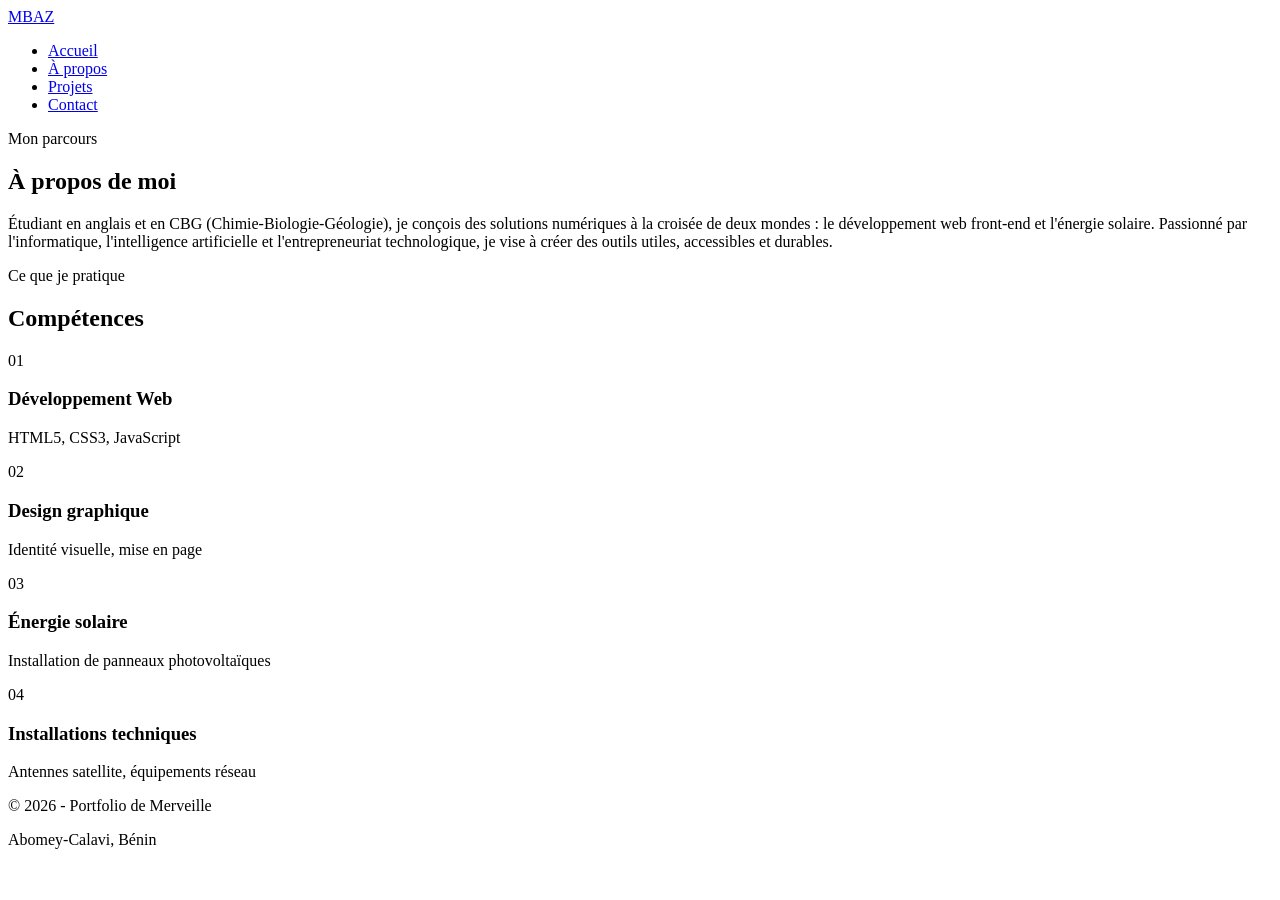
==== about.html @ dcad0ba0 "Add files via upload" ====
<!DOCTYPE html>
<html lang="fr">
<head>
    <meta charset="UTF-8">
    <meta name="viewport" content="width=device-width, initial-scale=1.0">
    <title>À propos - Portfolio de Merveille</title>
    <link rel="stylesheet" href="../CSS/style.css">
</head>
<body>
    <header class="site-header">
        <nav class="navigation" aria-label="Navigation principale">
            <a class="logo" href="index.html">MBAZ</a>
            <ul class="nav-links">
                <li><a href="index.html">Accueil</a></li>
                <li><a class="active" href="about.html" aria-current="page">À propos</a></li>
                <li><a href="projects.html">Projets</a></li>
                <li><a href="contact.html">Contact</a></li>
            </ul>
        </nav>
    </header>

    <main class="about-page">
        <section class="about" aria-labelledby="about-title">
            <p class="eyebrow">Mon parcours</p>
            <h1 id="about-title">À propos de moi</h1>
            <p class="about-intro">
                Étudiant en anglais et en CBG (Chimie-Biologie-Géologie), je conçois des
                solutions numériques à la croisée de deux mondes : le développement web
                front-end et l'énergie solaire. Passionné par l'informatique,
                l'intelligence artificielle et l'entrepreneuriat technologique, je vise à
                créer des outils utiles, accessibles et durables.
            </p>
        </section>

        <section class="skills" aria-labelledby="skills-title">
            <div class="section-heading">
                <p class="eyebrow">Ce que je pratique</p>
                <h2 id="skills-title">Compétences</h2>
            </div>
            <div class="skills-grid">
                <article class="skill-card">
                    <span class="skill-number">01</span>
                    <h3>Développement Web</h3>
                    <p>HTML5, CSS3, JavaScript</p>
                </article>
                <article class="skill-card">
                    <span class="skill-number">02</span>
                    <h3>Design graphique</h3>
                    <p>Identité visuelle, mise en page</p>
                </article>
                <article class="skill-card">
                    <span class="skill-number">03</span>
                    <h3>Énergie solaire</h3>
                    <p>Installation de panneaux photovoltaïques</p>
                </article>
                <article class="skill-card">
                    <span class="skill-number">04</span>
                    <h3>Installations techniques</h3>
                    <p>Antennes satellite, équipements réseau</p>
                </article>
            </div>
        </section>
    </main>

    <footer class="site-footer">
        <p>© 2026 - Portfolio de Merveille</p>
        <p>Abomey-Calavi, Bénin</p>
    </footer>
</body>
</html>
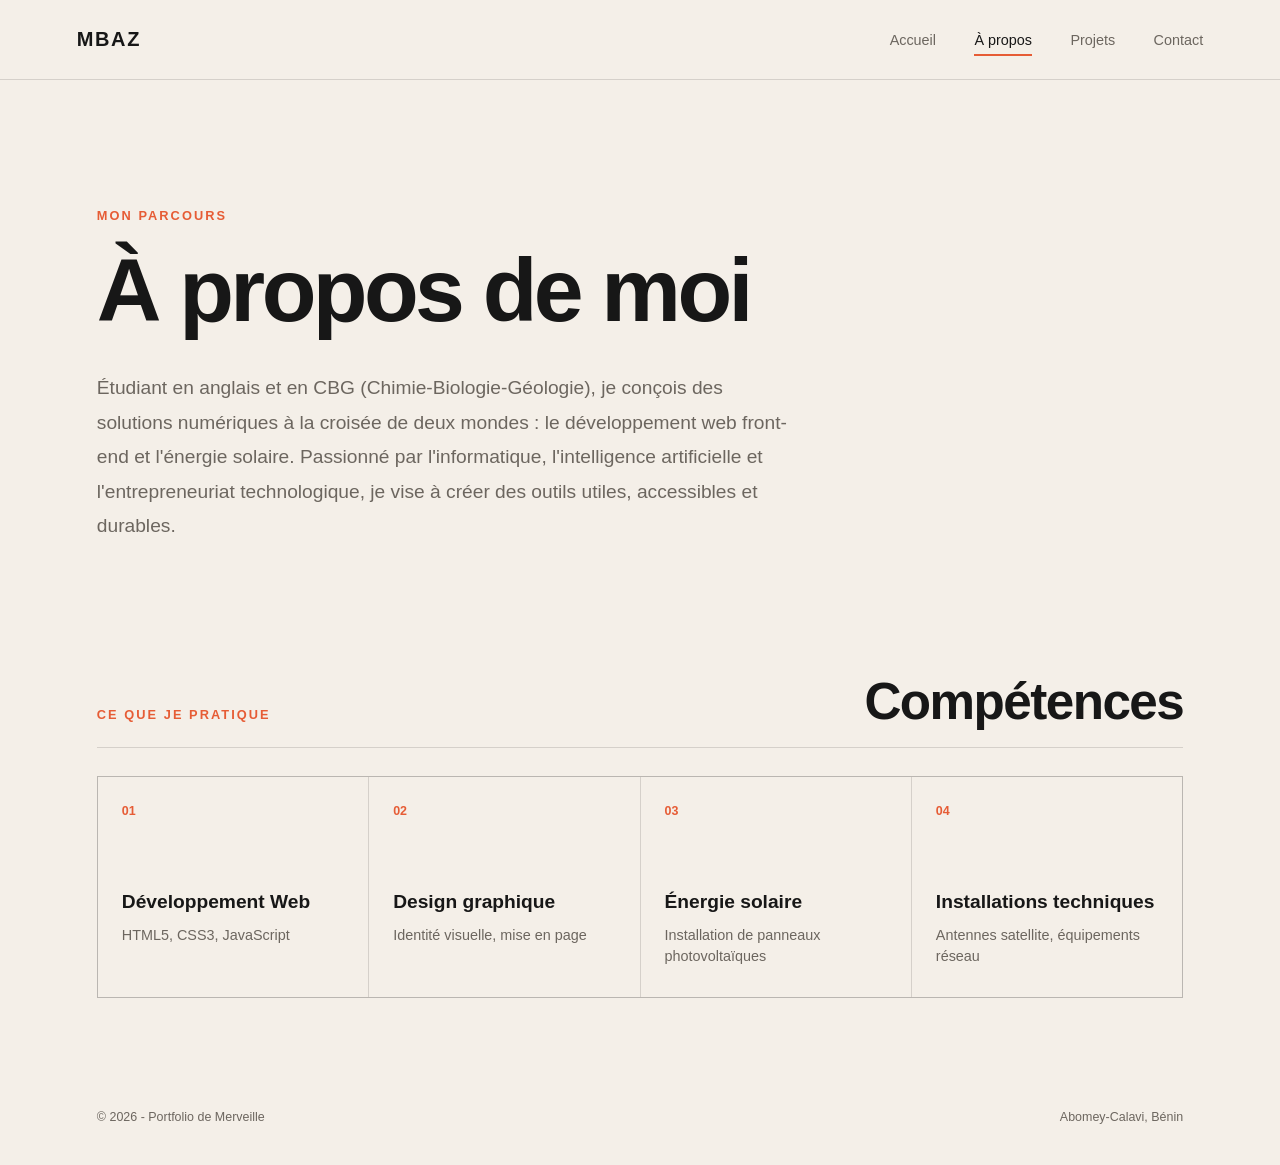
==== commit d80c9adc: "Fix broken asset paths and improve form validation robustness in the portfolio site." ====
--- a/about.html
+++ b/about.html
@@ -1,70 +1,70 @@
-<!DOCTYPE html>
-<html lang="fr">
-<head>
-    <meta charset="UTF-8">
-    <meta name="viewport" content="width=device-width, initial-scale=1.0">
-    <title>À propos - Portfolio de Merveille</title>
-    <link rel="stylesheet" href="../CSS/style.css">
-</head>
-<body>
-    <header class="site-header">
-        <nav class="navigation" aria-label="Navigation principale">
-            <a class="logo" href="index.html">MBAZ</a>
-            <ul class="nav-links">
-                <li><a href="index.html">Accueil</a></li>
-                <li><a class="active" href="about.html" aria-current="page">À propos</a></li>
-                <li><a href="projects.html">Projets</a></li>
-                <li><a href="contact.html">Contact</a></li>
-            </ul>
-        </nav>
-    </header>
-
-    <main class="about-page">
-        <section class="about" aria-labelledby="about-title">
-            <p class="eyebrow">Mon parcours</p>
-            <h1 id="about-title">À propos de moi</h1>
-            <p class="about-intro">
-                Étudiant en anglais et en CBG (Chimie-Biologie-Géologie), je conçois des
-                solutions numériques à la croisée de deux mondes : le développement web
-                front-end et l'énergie solaire. Passionné par l'informatique,
-                l'intelligence artificielle et l'entrepreneuriat technologique, je vise à
-                créer des outils utiles, accessibles et durables.
-            </p>
-        </section>
-
-        <section class="skills" aria-labelledby="skills-title">
-            <div class="section-heading">
-                <p class="eyebrow">Ce que je pratique</p>
-                <h2 id="skills-title">Compétences</h2>
-            </div>
-            <div class="skills-grid">
-                <article class="skill-card">
-                    <span class="skill-number">01</span>
-                    <h3>Développement Web</h3>
-                    <p>HTML5, CSS3, JavaScript</p>
-                </article>
-                <article class="skill-card">
-                    <span class="skill-number">02</span>
-                    <h3>Design graphique</h3>
-                    <p>Identité visuelle, mise en page</p>
-                </article>
-                <article class="skill-card">
-                    <span class="skill-number">03</span>
-                    <h3>Énergie solaire</h3>
-                    <p>Installation de panneaux photovoltaïques</p>
-                </article>
-                <article class="skill-card">
-                    <span class="skill-number">04</span>
-                    <h3>Installations techniques</h3>
-                    <p>Antennes satellite, équipements réseau</p>
-                </article>
-            </div>
-        </section>
-    </main>
-
-    <footer class="site-footer">
-        <p>© 2026 - Portfolio de Merveille</p>
-        <p>Abomey-Calavi, Bénin</p>
-    </footer>
-</body>
-</html>+<!DOCTYPE html>
+<html lang="fr">
+<head>
+    <meta charset="UTF-8">
+    <meta name="viewport" content="width=device-width, initial-scale=1.0">
+    <title>À propos - Portfolio de Merveille</title>
+    <link rel="stylesheet" href="style.css">
+</head>
+<body>
+    <header class="site-header">
+        <nav class="navigation" aria-label="Navigation principale">
+            <a class="logo" href="index.html">MBAZ</a>
+            <ul class="nav-links">
+                <li><a href="index.html">Accueil</a></li>
+                <li><a class="active" href="about.html" aria-current="page">À propos</a></li>
+                <li><a href="projects.html">Projets</a></li>
+                <li><a href="contact.html">Contact</a></li>
+            </ul>
+        </nav>
+    </header>
+
+    <main class="about-page">
+        <section class="about" aria-labelledby="about-title">
+            <p class="eyebrow">Mon parcours</p>
+            <h1 id="about-title">À propos de moi</h1>
+            <p class="about-intro">
+                Étudiant en anglais et en CBG (Chimie-Biologie-Géologie), je conçois des
+                solutions numériques à la croisée de deux mondes : le développement web
+                front-end et l'énergie solaire. Passionné par l'informatique,
+                l'intelligence artificielle et l'entrepreneuriat technologique, je vise à
+                créer des outils utiles, accessibles et durables.
+            </p>
+        </section>
+
+        <section class="skills" aria-labelledby="skills-title">
+            <div class="section-heading">
+                <p class="eyebrow">Ce que je pratique</p>
+                <h2 id="skills-title">Compétences</h2>
+            </div>
+            <div class="skills-grid">
+                <article class="skill-card">
+                    <span class="skill-number">01</span>
+                    <h3>Développement Web</h3>
+                    <p>HTML5, CSS3, JavaScript</p>
+                </article>
+                <article class="skill-card">
+                    <span class="skill-number">02</span>
+                    <h3>Design graphique</h3>
+                    <p>Identité visuelle, mise en page</p>
+                </article>
+                <article class="skill-card">
+                    <span class="skill-number">03</span>
+                    <h3>Énergie solaire</h3>
+                    <p>Installation de panneaux photovoltaïques</p>
+                </article>
+                <article class="skill-card">
+                    <span class="skill-number">04</span>
+                    <h3>Installations techniques</h3>
+                    <p>Antennes satellite, équipements réseau</p>
+                </article>
+            </div>
+        </section>
+    </main>
+
+    <footer class="site-footer">
+        <p>© 2026 - Portfolio de Merveille</p>
+        <p>Abomey-Calavi, Bénin</p>
+    </footer>
+</body>
+</html>
--- a/style.css
+++ b/style.css
@@ -0,0 +1,511 @@
+@import url('https://fonts.googleapis.com/css2?family=DM+Sans:wght@400;500;700&family=Space+Grotesk:wght@500;600;700&display=swap');
+
+:root {
+    --ink: #171717;
+    --muted: #6c665f;
+    --paper: #f4efe8;
+    --accent: #e65c35;
+    --line: rgba(23, 23, 23, 0.14);
+}
+
+* {
+    box-sizing: border-box;
+}
+
+body {
+    min-width: 320px;
+    margin: 0;
+    color: var(--ink);
+    background: var(--paper);
+    font-family: 'DM Sans', sans-serif;
+}
+
+.site-header {
+    padding: 28px clamp(24px, 6vw, 96px);
+    border-bottom: 1px solid var(--line);
+}
+
+.navigation {
+    display: flex;
+    align-items: center;
+    justify-content: space-between;
+    max-width: 1240px;
+    margin: 0 auto;
+}
+
+.logo {
+    color: var(--ink);
+    font-family: 'Space Grotesk', sans-serif;
+    font-size: 1.25rem;
+    font-weight: 700;
+    letter-spacing: 0.08em;
+    text-decoration: none;
+}
+
+.nav-links {
+    display: flex;
+    gap: clamp(18px, 3vw, 42px);
+    margin: 0;
+    padding: 0;
+    list-style: none;
+}
+
+.nav-links a {
+    position: relative;
+    color: var(--muted);
+    font-size: 0.9rem;
+    text-decoration: none;
+}
+
+.nav-links a:hover,
+.nav-links a.active {
+    color: var(--ink);
+}
+
+.nav-links a.active::after {
+    position: absolute;
+    right: 0;
+    bottom: -8px;
+    left: 0;
+    height: 2px;
+    background: var(--accent);
+    content: '';
+}
+
+.hero {
+    display: grid;
+    grid-template-columns: minmax(0, 1fr) minmax(280px, 430px);
+    align-items: center;
+    gap: clamp(48px, 10vw, 150px);
+    max-width: 1240px;
+    min-height: calc(100vh - 175px);
+    margin: 0 auto;
+    padding: clamp(72px, 10vw, 140px) clamp(24px, 6vw, 96px);
+}
+
+.eyebrow {
+    margin: 0 0 24px;
+    color: var(--accent);
+    font-size: 0.8rem;
+    font-weight: 700;
+    letter-spacing: 0.16em;
+    text-transform: uppercase;
+}
+
+h1 {
+    max-width: 760px;
+    margin: 0;
+    font-family: 'Space Grotesk', sans-serif;
+    font-size: clamp(3rem, 6.5vw, 6.5rem);
+    line-height: 0.96;
+    letter-spacing: -0.04em;
+}
+
+h1 span {
+    display: block;
+    color: var(--muted);
+}
+
+.intro {
+    max-width: 510px;
+    margin: 34px 0 38px;
+    color: var(--muted);
+    font-size: 1.05rem;
+    line-height: 1.7;
+}
+
+.button {
+    display: inline-flex;
+    align-items: center;
+    gap: 18px;
+    padding: 15px 20px;
+    color: #fff;
+    background: var(--ink);
+    font-size: 0.9rem;
+    font-weight: 700;
+    text-decoration: none;
+    transition: background 180ms ease, transform 180ms ease;
+}
+
+.button:hover {
+    background: var(--accent);
+    transform: translateY(-3px);
+}
+
+.portrait-frame {
+    position: relative;
+    padding: 14px 14px 52px;
+    background: var(--accent);
+    transform: rotate(2deg);
+}
+
+.portrait-frame img {
+    display: block;
+    width: 100%;
+    aspect-ratio: 4 / 5;
+    object-fit: cover;
+    object-position: center top;
+    filter: saturate(0.9);
+}
+
+.portrait-caption {
+    position: absolute;
+    right: 22px;
+    bottom: 16px;
+    margin: 0;
+    color: #fff;
+    font-size: 0.72rem;
+    font-weight: 700;
+    letter-spacing: 0.08em;
+    text-transform: uppercase;
+}
+
+.site-footer {
+    display: flex;
+    justify-content: space-between;
+    max-width: 1240px;
+    margin: 0 auto;
+    padding: 0 clamp(24px, 6vw, 96px) 28px;
+    color: var(--muted);
+    font-size: 0.78rem;
+}
+
+.about-page {
+    max-width: 1240px;
+    margin: 0 auto;
+    padding: clamp(72px, 10vw, 140px) clamp(24px, 6vw, 96px) 100px;
+}
+
+.about {
+    max-width: 820px;
+    margin-bottom: clamp(76px, 10vw, 130px);
+}
+
+.about h1 {
+    font-size: clamp(3rem, 7vw, 6.5rem);
+}
+
+.about-intro {
+    max-width: 700px;
+    margin: 38px 0 0;
+    color: var(--muted);
+    font-size: clamp(1rem, 2vw, 1.2rem);
+    line-height: 1.8;
+}
+
+.section-heading {
+    display: flex;
+    align-items: baseline;
+    justify-content: space-between;
+    gap: 24px;
+    margin-bottom: 28px;
+    border-bottom: 1px solid var(--line);
+}
+
+.section-heading h2 {
+    margin: 0 0 16px;
+    font-family: 'Space Grotesk', sans-serif;
+    font-size: clamp(2rem, 4vw, 3.5rem);
+    letter-spacing: -0.03em;
+}
+
+.skills-grid {
+    display: grid;
+    grid-template-columns: repeat(4, minmax(0, 1fr));
+    gap: 1px;
+    background: var(--line);
+    border: 1px solid var(--line);
+}
+
+.skill-card {
+    min-height: 220px;
+    padding: 24px;
+    background: var(--paper);
+}
+
+.skill-card:hover {
+    background: #fffaf4;
+}
+
+.skill-number {
+    color: var(--accent);
+    font-size: 0.78rem;
+    font-weight: 700;
+}
+
+.skill-card h3 {
+    margin: 72px 0 12px;
+    font-family: 'Space Grotesk', sans-serif;
+    font-size: 1.2rem;
+}
+
+.skill-card p {
+    margin: 0;
+    color: var(--muted);
+    font-size: 0.9rem;
+    line-height: 1.5;
+}
+
+.projects-page {
+    max-width: 1240px;
+    margin: 0 auto;
+    padding: clamp(72px, 10vw, 140px) clamp(24px, 6vw, 96px) 100px;
+}
+
+.projects h1 {
+    margin: 0 0 54px;
+    font-family: 'Space Grotesk', sans-serif;
+    font-size: clamp(3rem, 7vw, 6.5rem);
+    line-height: 0.96;
+    letter-spacing: -0.04em;
+}
+
+.projects-grid {
+    display: grid;
+    grid-template-columns: repeat(3, minmax(0, 1fr));
+    gap: 1px;
+    background: var(--line);
+    border: 1px solid var(--line);
+}
+
+.project-card {
+    display: flex;
+    min-height: 390px;
+    flex-direction: column;
+    padding: 28px;
+    background: var(--paper);
+    transition: background 180ms ease, transform 180ms ease;
+}
+
+.project-card:hover {
+    background: #fffaf4;
+    transform: translateY(-5px);
+}
+
+.project-number {
+    color: var(--accent);
+    font-size: 0.78rem;
+    font-weight: 700;
+}
+
+.project-card h2 {
+    margin: 76px 0 18px;
+    font-family: 'Space Grotesk', sans-serif;
+    font-size: clamp(1.35rem, 2.2vw, 2rem);
+    line-height: 1.05;
+}
+
+.project-card p {
+    margin: 0;
+    color: var(--muted);
+    font-size: 0.92rem;
+    line-height: 1.65;
+}
+
+.tag {
+    align-self: flex-start;
+    margin-top: auto;
+    padding-top: 28px;
+    color: var(--accent);
+    font-size: 0.72rem;
+    font-weight: 700;
+    letter-spacing: 0.08em;
+    text-transform: uppercase;
+}
+
+.contact-page {
+    max-width: 900px;
+    margin: 0 auto;
+    padding: clamp(72px, 10vw, 140px) clamp(24px, 6vw, 96px) 100px;
+}
+
+.contact h1 {
+    margin: 0;
+    font-family: 'Space Grotesk', sans-serif;
+    font-size: clamp(3rem, 7vw, 6.5rem);
+    line-height: 0.96;
+    letter-spacing: -0.04em;
+}
+
+.contact-intro {
+    margin: 28px 0 52px;
+    color: var(--muted);
+    font-size: 1.1rem;
+}
+
+#contact-form {
+    max-width: 680px;
+}
+
+.form-group {
+    margin-bottom: 26px;
+}
+
+.form-group label {
+    display: block;
+    margin-bottom: 9px;
+    font-size: 0.85rem;
+    font-weight: 700;
+}
+
+.form-group input,
+.form-group textarea {
+    display: block;
+    width: 100%;
+    padding: 14px 0;
+    color: var(--ink);
+    background: transparent;
+    border: 0;
+    border-bottom: 1px solid var(--line);
+    border-radius: 0;
+    font: inherit;
+    outline: none;
+    resize: vertical;
+}
+
+.form-group textarea {
+    min-height: 130px;
+}
+
+.form-group input:focus,
+.form-group textarea:focus {
+    border-bottom-color: var(--accent);
+}
+
+.form-group input[aria-invalid="true"],
+.form-group textarea[aria-invalid="true"] {
+    border-bottom-color: #b52d2d;
+}
+
+.error-message {
+    display: block;
+    min-height: 18px;
+    margin-top: 6px;
+    color: #b52d2d;
+    font-size: 0.78rem;
+}
+
+.form-feedback {
+    min-height: 24px;
+    margin: 22px 0 0;
+    color: var(--accent);
+    font-size: 0.9rem;
+    font-weight: 700;
+}
+
+.design-projects {
+    margin-top: clamp(86px, 12vw, 150px);
+}
+
+.design-projects > h2 {
+    margin: 0 0 42px;
+    font-family: 'Space Grotesk', sans-serif;
+    font-size: clamp(2.2rem, 5vw, 4.5rem);
+    letter-spacing: -0.04em;
+}
+
+.design-grid {
+    grid-template-columns: repeat(2, minmax(0, 1fr));
+    margin-top: 50px;
+}
+
+.design-grid .project-card {
+    min-height: 0;
+}
+
+.design-grid .project-card img {
+    display: block;
+    width: 100%;
+    height: 180px;
+    object-fit: cover;
+    border-radius: 6px;
+    margin-bottom: 12px;
+}
+
+.design-grid .project-card h3 {
+    margin: 28px 0 14px;
+    font-family: 'Space Grotesk', sans-serif;
+    font-size: clamp(1.2rem, 2vw, 1.65rem);
+    line-height: 1.1;
+}
+
+@media (max-width: 700px) {
+    .site-header {
+        padding-top: 22px;
+        padding-bottom: 22px;
+    }
+
+    .navigation {
+        align-items: flex-start;
+        gap: 24px;
+    }
+
+    .nav-links {
+        flex-wrap: wrap;
+        justify-content: flex-end;
+        gap: 10px 16px;
+    }
+
+    .hero {
+        grid-template-columns: 1fr;
+        gap: 58px;
+        min-height: auto;
+        padding-top: 72px;
+        padding-bottom: 70px;
+    }
+
+    h1 {
+        font-size: clamp(2.7rem, 13vw, 4.5rem);
+    }
+
+    .portrait-frame {
+        max-width: 360px;
+        margin: 0 auto;
+        transform: rotate(1deg);
+    }
+
+    .site-footer {
+        flex-direction: column;
+        gap: 6px;
+    }
+
+    .about-page {
+        padding-top: 72px;
+    }
+
+    .section-heading {
+        display: block;
+    }
+
+    .skills-grid {
+        grid-template-columns: 1fr;
+    }
+
+    .skill-card {
+        min-height: 180px;
+    }
+
+    .skill-card h3 {
+        margin-top: 46px;
+    }
+
+    .projects-page {
+        padding-top: 72px;
+    }
+
+    .projects h1 {
+        margin-bottom: 38px;
+    }
+
+    .projects-grid {
+        grid-template-columns: 1fr;
+    }
+
+    .project-card {
+        min-height: 320px;
+    }
+
+    .design-grid {
+        grid-template-columns: 1fr;
+    }
+}
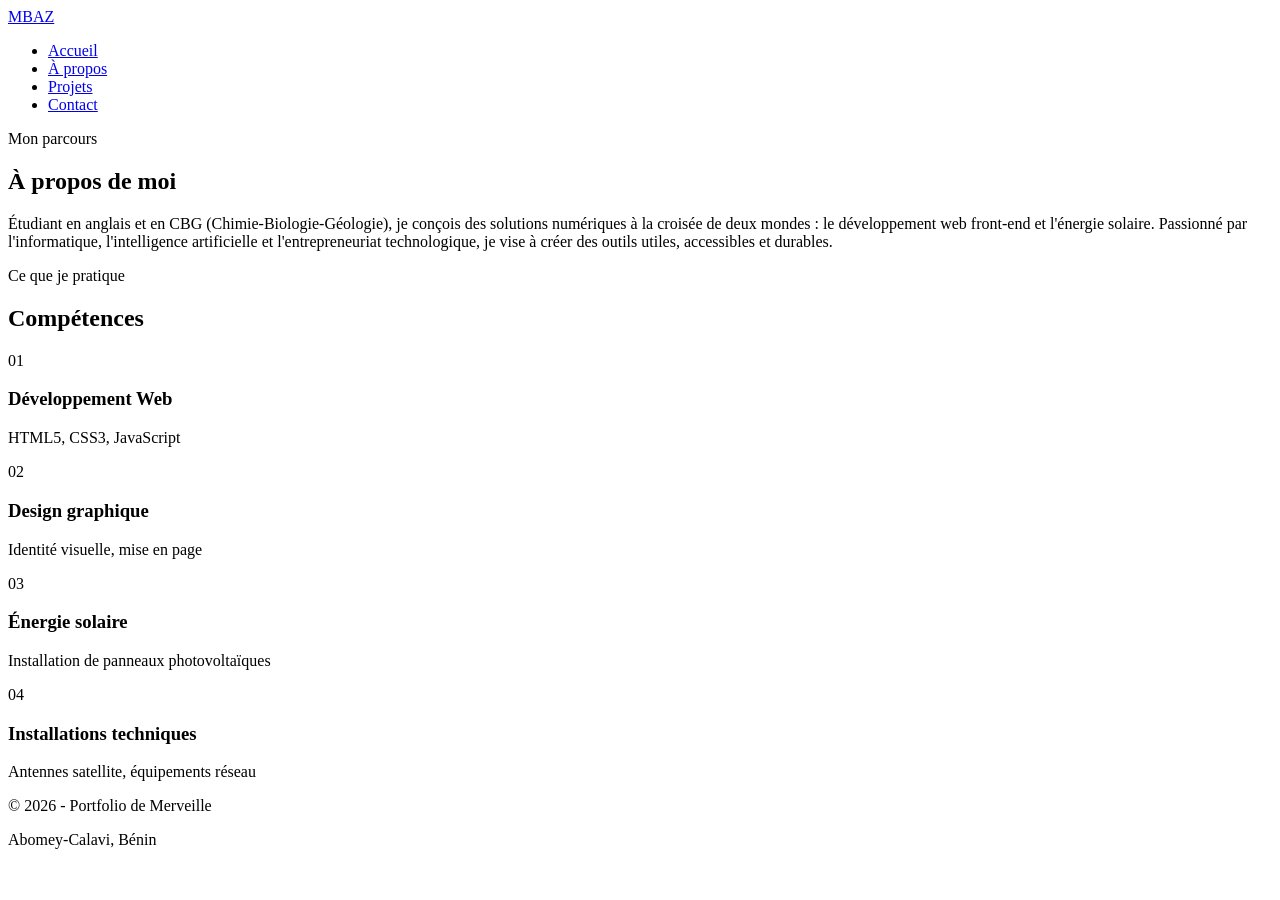
==== commit 9be90304: "Refine the portfolio site structure and improve code quality, maintainability, and responsiveness." ====
--- a/about.html
+++ b/about.html
@@ -1,70 +1,75 @@
 <!DOCTYPE html>
 <html lang="fr">
-<head>
-    <meta charset="UTF-8">
-    <meta name="viewport" content="width=device-width, initial-scale=1.0">
+  <head>
+    <meta charset="UTF-8" />
+    <meta name="viewport" content="width=device-width, initial-scale=1.0" />
     <title>À propos - Portfolio de Merveille</title>
-    <link rel="stylesheet" href="style.css">
-</head>
-<body>
+    <meta
+      name="description"
+      content="À propos de Merveille Bruni Akovègnon ZOUMENOU"
+    />
+    <link rel="stylesheet" href="style.css" />
+  </head>
+  <body>
     <header class="site-header">
-        <nav class="navigation" aria-label="Navigation principale">
-            <a class="logo" href="index.html">MBAZ</a>
-            <ul class="nav-links">
-                <li><a href="index.html">Accueil</a></li>
-                <li><a class="active" href="about.html" aria-current="page">À propos</a></li>
-                <li><a href="projects.html">Projets</a></li>
-                <li><a href="contact.html">Contact</a></li>
-            </ul>
-        </nav>
+      <nav class="navigation" aria-label="Navigation principale">
+        <a class="logo" href="index.html" aria-label="Accueil">MBAZ</a>
+        <ul class="nav-links">
+          <li><a href="index.html">Accueil</a></li>
+          <li><a class="active" href="about.html" aria-current="page">À propos</a></li>
+          <li><a href="projects.html">Projets</a></li>
+          <li><a href="contact.html">Contact</a></li>
+        </ul>
+      </nav>
     </header>
 
     <main class="about-page">
-        <section class="about" aria-labelledby="about-title">
-            <p class="eyebrow">Mon parcours</p>
-            <h1 id="about-title">À propos de moi</h1>
-            <p class="about-intro">
-                Étudiant en anglais et en CBG (Chimie-Biologie-Géologie), je conçois des
-                solutions numériques à la croisée de deux mondes : le développement web
-                front-end et l'énergie solaire. Passionné par l'informatique,
-                l'intelligence artificielle et l'entrepreneuriat technologique, je vise à
-                créer des outils utiles, accessibles et durables.
-            </p>
-        </section>
+      <section class="about" aria-labelledby="about-title">
+        <p class="eyebrow">Mon parcours</p>
+        <h1 id="about-title">À propos de moi</h1>
+        <p class="about-intro">
+          Étudiant en anglais et en CBG (Chimie-Biologie-Géologie), je conçois des
+          solutions numériques à la croisée de deux mondes : le développement web
+          front-end et l'énergie solaire. Passionné par l'informatique,
+          l'intelligence artificielle et l'entrepreneuriat technologique, je vise à
+          créer des outils utiles, accessibles et durables.
+        </p>
+      </section>
 
-        <section class="skills" aria-labelledby="skills-title">
-            <div class="section-heading">
-                <p class="eyebrow">Ce que je pratique</p>
-                <h2 id="skills-title">Compétences</h2>
-            </div>
-            <div class="skills-grid">
-                <article class="skill-card">
-                    <span class="skill-number">01</span>
-                    <h3>Développement Web</h3>
-                    <p>HTML5, CSS3, JavaScript</p>
-                </article>
-                <article class="skill-card">
-                    <span class="skill-number">02</span>
-                    <h3>Design graphique</h3>
-                    <p>Identité visuelle, mise en page</p>
-                </article>
-                <article class="skill-card">
-                    <span class="skill-number">03</span>
-                    <h3>Énergie solaire</h3>
-                    <p>Installation de panneaux photovoltaïques</p>
-                </article>
-                <article class="skill-card">
-                    <span class="skill-number">04</span>
-                    <h3>Installations techniques</h3>
-                    <p>Antennes satellite, équipements réseau</p>
-                </article>
-            </div>
-        </section>
+      <section class="skills" aria-labelledby="skills-title">
+        <div class="section-heading">
+          <p class="eyebrow">Ce que je pratique</p>
+          <h2 id="skills-title">Compétences</h2>
+        </div>
+
+        <div class="skills-grid">
+          <article class="skill-card">
+            <span class="skill-number">01</span>
+            <h3>Développement Web</h3>
+            <p>HTML5, CSS3, JavaScript</p>
+          </article>
+          <article class="skill-card">
+            <span class="skill-number">02</span>
+            <h3>Design graphique</h3>
+            <p>Identité visuelle, mise en page</p>
+          </article>
+          <article class="skill-card">
+            <span class="skill-number">03</span>
+            <h3>Énergie solaire</h3>
+            <p>Installation de panneaux photovoltaïques</p>
+          </article>
+          <article class="skill-card">
+            <span class="skill-number">04</span>
+            <h3>Installations techniques</h3>
+            <p>Antennes satellite, équipements réseau</p>
+          </article>
+        </div>
+      </section>
     </main>
 
     <footer class="site-footer">
-        <p>© 2026 - Portfolio de Merveille</p>
-        <p>Abomey-Calavi, Bénin</p>
+      <p>© 2026 - Portfolio de Merveille</p>
+      <p>Abomey-Calavi, Bénin</p>
     </footer>
-</body>
+  </body>
 </html>
--- a/style.css
+++ b/style.css
@@ -1,511 +1,63 @@
-@import url('https://fonts.googleapis.com/css2?family=DM+Sans:wght@400;500;700&family=Space+Grotesk:wght@500;600;700&display=swap');
-
-:root {
-    --ink: #171717;
-    --muted: #6c665f;
-    --paper: #f4efe8;
-    --accent: #e65c35;
-    --line: rgba(23, 23, 23, 0.14);
-}
-
-* {
-    box-sizing: border-box;
-}
-
-body {
-    min-width: 320px;
-    margin: 0;
-    color: var(--ink);
-    background: var(--paper);
-    font-family: 'DM Sans', sans-serif;
-}
-
-.site-header {
-    padding: 28px clamp(24px, 6vw, 96px);
-    border-bottom: 1px solid var(--line);
-}
-
-.navigation {
-    display: flex;
-    align-items: center;
-    justify-content: space-between;
-    max-width: 1240px;
-    margin: 0 auto;
-}
-
-.logo {
-    color: var(--ink);
-    font-family: 'Space Grotesk', sans-serif;
-    font-size: 1.25rem;
-    font-weight: 700;
-    letter-spacing: 0.08em;
-    text-decoration: none;
-}
-
-.nav-links {
-    display: flex;
-    gap: clamp(18px, 3vw, 42px);
-    margin: 0;
-    padding: 0;
-    list-style: none;
-}
-
-.nav-links a {
-    position: relative;
-    color: var(--muted);
-    font-size: 0.9rem;
-    text-decoration: none;
-}
-
-.nav-links a:hover,
-.nav-links a.active {
-    color: var(--ink);
-}
-
-.nav-links a.active::after {
-    position: absolute;
-    right: 0;
-    bottom: -8px;
-    left: 0;
-    height: 2px;
-    background: var(--accent);
-    content: '';
-}
-
-.hero {
-    display: grid;
-    grid-template-columns: minmax(0, 1fr) minmax(280px, 430px);
-    align-items: center;
-    gap: clamp(48px, 10vw, 150px);
-    max-width: 1240px;
-    min-height: calc(100vh - 175px);
-    margin: 0 auto;
-    padding: clamp(72px, 10vw, 140px) clamp(24px, 6vw, 96px);
-}
-
-.eyebrow {
-    margin: 0 0 24px;
-    color: var(--accent);
-    font-size: 0.8rem;
-    font-weight: 700;
-    letter-spacing: 0.16em;
-    text-transform: uppercase;
-}
-
-h1 {
-    max-width: 760px;
-    margin: 0;
-    font-family: 'Space Grotesk', sans-serif;
-    font-size: clamp(3rem, 6.5vw, 6.5rem);
-    line-height: 0.96;
-    letter-spacing: -0.04em;
-}
-
-h1 span {
-    display: block;
-    color: var(--muted);
-}
-
-.intro {
-    max-width: 510px;
-    margin: 34px 0 38px;
-    color: var(--muted);
-    font-size: 1.05rem;
-    line-height: 1.7;
-}
-
-.button {
-    display: inline-flex;
-    align-items: center;
-    gap: 18px;
-    padding: 15px 20px;
-    color: #fff;
-    background: var(--ink);
-    font-size: 0.9rem;
-    font-weight: 700;
-    text-decoration: none;
-    transition: background 180ms ease, transform 180ms ease;
-}
-
-.button:hover {
-    background: var(--accent);
-    transform: translateY(-3px);
-}
-
-.portrait-frame {
-    position: relative;
-    padding: 14px 14px 52px;
-    background: var(--accent);
-    transform: rotate(2deg);
-}
-
-.portrait-frame img {
-    display: block;
-    width: 100%;
-    aspect-ratio: 4 / 5;
-    object-fit: cover;
-    object-position: center top;
-    filter: saturate(0.9);
-}
-
-.portrait-caption {
-    position: absolute;
-    right: 22px;
-    bottom: 16px;
-    margin: 0;
-    color: #fff;
-    font-size: 0.72rem;
-    font-weight: 700;
-    letter-spacing: 0.08em;
-    text-transform: uppercase;
-}
-
-.site-footer {
-    display: flex;
-    justify-content: space-between;
-    max-width: 1240px;
-    margin: 0 auto;
-    padding: 0 clamp(24px, 6vw, 96px) 28px;
-    color: var(--muted);
-    font-size: 0.78rem;
-}
-
-.about-page {
-    max-width: 1240px;
-    margin: 0 auto;
-    padding: clamp(72px, 10vw, 140px) clamp(24px, 6vw, 96px) 100px;
-}
-
-.about {
-    max-width: 820px;
-    margin-bottom: clamp(76px, 10vw, 130px);
-}
-
-.about h1 {
-    font-size: clamp(3rem, 7vw, 6.5rem);
-}
-
-.about-intro {
-    max-width: 700px;
-    margin: 38px 0 0;
-    color: var(--muted);
-    font-size: clamp(1rem, 2vw, 1.2rem);
-    line-height: 1.8;
-}
-
-.section-heading {
-    display: flex;
-    align-items: baseline;
-    justify-content: space-between;
-    gap: 24px;
-    margin-bottom: 28px;
-    border-bottom: 1px solid var(--line);
-}
-
-.section-heading h2 {
-    margin: 0 0 16px;
-    font-family: 'Space Grotesk', sans-serif;
-    font-size: clamp(2rem, 4vw, 3.5rem);
-    letter-spacing: -0.03em;
-}
-
-.skills-grid {
-    display: grid;
-    grid-template-columns: repeat(4, minmax(0, 1fr));
-    gap: 1px;
-    background: var(--line);
-    border: 1px solid var(--line);
-}
-
-.skill-card {
-    min-height: 220px;
-    padding: 24px;
-    background: var(--paper);
-}
-
-.skill-card:hover {
-    background: #fffaf4;
-}
-
-.skill-number {
-    color: var(--accent);
-    font-size: 0.78rem;
-    font-weight: 700;
-}
-
-.skill-card h3 {
-    margin: 72px 0 12px;
-    font-family: 'Space Grotesk', sans-serif;
-    font-size: 1.2rem;
-}
-
-.skill-card p {
-    margin: 0;
-    color: var(--muted);
-    font-size: 0.9rem;
-    line-height: 1.5;
-}
-
-.projects-page {
-    max-width: 1240px;
-    margin: 0 auto;
-    padding: clamp(72px, 10vw, 140px) clamp(24px, 6vw, 96px) 100px;
-}
-
-.projects h1 {
-    margin: 0 0 54px;
-    font-family: 'Space Grotesk', sans-serif;
-    font-size: clamp(3rem, 7vw, 6.5rem);
-    line-height: 0.96;
-    letter-spacing: -0.04em;
-}
-
-.projects-grid {
-    display: grid;
-    grid-template-columns: repeat(3, minmax(0, 1fr));
-    gap: 1px;
-    background: var(--line);
-    border: 1px solid var(--line);
-}
-
-.project-card {
-    display: flex;
-    min-height: 390px;
-    flex-direction: column;
-    padding: 28px;
-    background: var(--paper);
-    transition: background 180ms ease, transform 180ms ease;
-}
-
-.project-card:hover {
-    background: #fffaf4;
-    transform: translateY(-5px);
-}
-
-.project-number {
-    color: var(--accent);
-    font-size: 0.78rem;
-    font-weight: 700;
-}
-
-.project-card h2 {
-    margin: 76px 0 18px;
-    font-family: 'Space Grotesk', sans-serif;
-    font-size: clamp(1.35rem, 2.2vw, 2rem);
-    line-height: 1.05;
-}
-
-.project-card p {
-    margin: 0;
-    color: var(--muted);
-    font-size: 0.92rem;
-    line-height: 1.65;
-}
-
-.tag {
-    align-self: flex-start;
-    margin-top: auto;
-    padding-top: 28px;
-    color: var(--accent);
-    font-size: 0.72rem;
-    font-weight: 700;
-    letter-spacing: 0.08em;
-    text-transform: uppercase;
-}
-
-.contact-page {
-    max-width: 900px;
-    margin: 0 auto;
-    padding: clamp(72px, 10vw, 140px) clamp(24px, 6vw, 96px) 100px;
-}
-
-.contact h1 {
-    margin: 0;
-    font-family: 'Space Grotesk', sans-serif;
-    font-size: clamp(3rem, 7vw, 6.5rem);
-    line-height: 0.96;
-    letter-spacing: -0.04em;
-}
-
-.contact-intro {
-    margin: 28px 0 52px;
-    color: var(--muted);
-    font-size: 1.1rem;
-}
-
-#contact-form {
-    max-width: 680px;
-}
-
-.form-group {
-    margin-bottom: 26px;
-}
-
-.form-group label {
-    display: block;
-    margin-bottom: 9px;
-    font-size: 0.85rem;
-    font-weight: 700;
-}
-
-.form-group input,
-.form-group textarea {
-    display: block;
-    width: 100%;
-    padding: 14px 0;
-    color: var(--ink);
-    background: transparent;
-    border: 0;
-    border-bottom: 1px solid var(--line);
-    border-radius: 0;
-    font: inherit;
-    outline: none;
-    resize: vertical;
-}
-
-.form-group textarea {
-    min-height: 130px;
-}
-
-.form-group input:focus,
-.form-group textarea:focus {
-    border-bottom-color: var(--accent);
-}
-
-.form-group input[aria-invalid="true"],
-.form-group textarea[aria-invalid="true"] {
-    border-bottom-color: #b52d2d;
-}
-
-.error-message {
-    display: block;
-    min-height: 18px;
-    margin-top: 6px;
-    color: #b52d2d;
-    font-size: 0.78rem;
-}
-
-.form-feedback {
-    min-height: 24px;
-    margin: 22px 0 0;
-    color: var(--accent);
-    font-size: 0.9rem;
-    font-weight: 700;
-}
-
-.design-projects {
-    margin-top: clamp(86px, 12vw, 150px);
-}
-
-.design-projects > h2 {
-    margin: 0 0 42px;
-    font-family: 'Space Grotesk', sans-serif;
-    font-size: clamp(2.2rem, 5vw, 4.5rem);
-    letter-spacing: -0.04em;
-}
-
-.design-grid {
-    grid-template-columns: repeat(2, minmax(0, 1fr));
-    margin-top: 50px;
-}
-
-.design-grid .project-card {
-    min-height: 0;
-}
-
-.design-grid .project-card img {
-    display: block;
-    width: 100%;
-    height: 180px;
-    object-fit: cover;
-    border-radius: 6px;
-    margin-bottom: 12px;
-}
-
-.design-grid .project-card h3 {
-    margin: 28px 0 14px;
-    font-family: 'Space Grotesk', sans-serif;
-    font-size: clamp(1.2rem, 2vw, 1.65rem);
-    line-height: 1.1;
-}
-
-@media (max-width: 700px) {
-    .site-header {
-        padding-top: 22px;
-        padding-bottom: 22px;
-    }
-
-    .navigation {
-        align-items: flex-start;
-        gap: 24px;
-    }
-
-    .nav-links {
-        flex-wrap: wrap;
-        justify-content: flex-end;
-        gap: 10px 16px;
-    }
-
-    .hero {
-        grid-template-columns: 1fr;
-        gap: 58px;
-        min-height: auto;
-        padding-top: 72px;
-        padding-bottom: 70px;
-    }
-
-    h1 {
-        font-size: clamp(2.7rem, 13vw, 4.5rem);
-    }
-
-    .portrait-frame {
-        max-width: 360px;
-        margin: 0 auto;
-        transform: rotate(1deg);
-    }
-
-    .site-footer {
-        flex-direction: column;
-        gap: 6px;
-    }
-
-    .about-page {
-        padding-top: 72px;
-    }
-
-    .section-heading {
-        display: block;
-    }
-
-    .skills-grid {
-        grid-template-columns: 1fr;
-    }
-
-    .skill-card {
-        min-height: 180px;
-    }
-
-    .skill-card h3 {
-        margin-top: 46px;
-    }
-
-    .projects-page {
-        padding-top: 72px;
-    }
-
-    .projects h1 {
-        margin-bottom: 38px;
-    }
-
-    .projects-grid {
-        grid-template-columns: 1fr;
-    }
-
-    .project-card {
-        min-height: 320px;
-    }
-
-    .design-grid {
-        grid-template-columns: 1fr;
-    }
-}+const contactForm = document.querySelector('#contact-form');
+
+if (contactForm) {
+  const fieldIds = ['name', 'email', 'message'];
+
+  const validateField = (id) => {
+    const field = document.querySelector(`#${id}`);
+    const error = document.querySelector(`#${id}-error`);
+
+    if (!field || !error) {
+      return true;
+    }
+
+    const fieldValue = field.value.trim();
+    const hasValue = fieldValue.length > 0;
+    const isEmail = id === 'email';
+    const validEmail = !isEmail || /^[^\s@]+@[^\s@]+\.[^\s@]+$/.test(fieldValue);
+    const isValid = hasValue && validEmail;
+
+    const message =
+      id === 'name'
+        ? 'Veuillez renseigner votre nom.'
+        : id === 'email'
+          ? 'Veuillez renseigner une adresse e-mail valide.'
+          : 'Veuillez écrire un message.';
+
+    error.textContent = isValid ? '' : message;
+    field.setAttribute('aria-invalid', String(!isValid));
+
+    return isValid;
+  };
+
+  fieldIds.forEach((id) => {
+    const field = document.querySelector(`#${id}`);
+    if (field) {
+      field.addEventListener('input', () => validateField(id));
+    }
+  });
+
+  contactForm.addEventListener('submit', (event) => {
+    event.preventDefault();
+
+    const results = fieldIds.map((id) => validateField(id));
+    const isValid = results.every(Boolean);
+
+    const feedback = document.querySelector('#form-feedback');
+    if (feedback) {
+      feedback.textContent = isValid
+        ? 'Merci pour votre message. Le formulaire est prêt à être envoyé.'
+        : '';
+    }
+
+    if (isValid) {
+      contactForm.reset();
+      fieldIds.forEach((id) => {
+        const field = document.querySelector(`#${id}`);
+        if (field) {
+          field.setAttribute('aria-invalid', 'false');
+        }
+      });
+    }
+  });
+}
